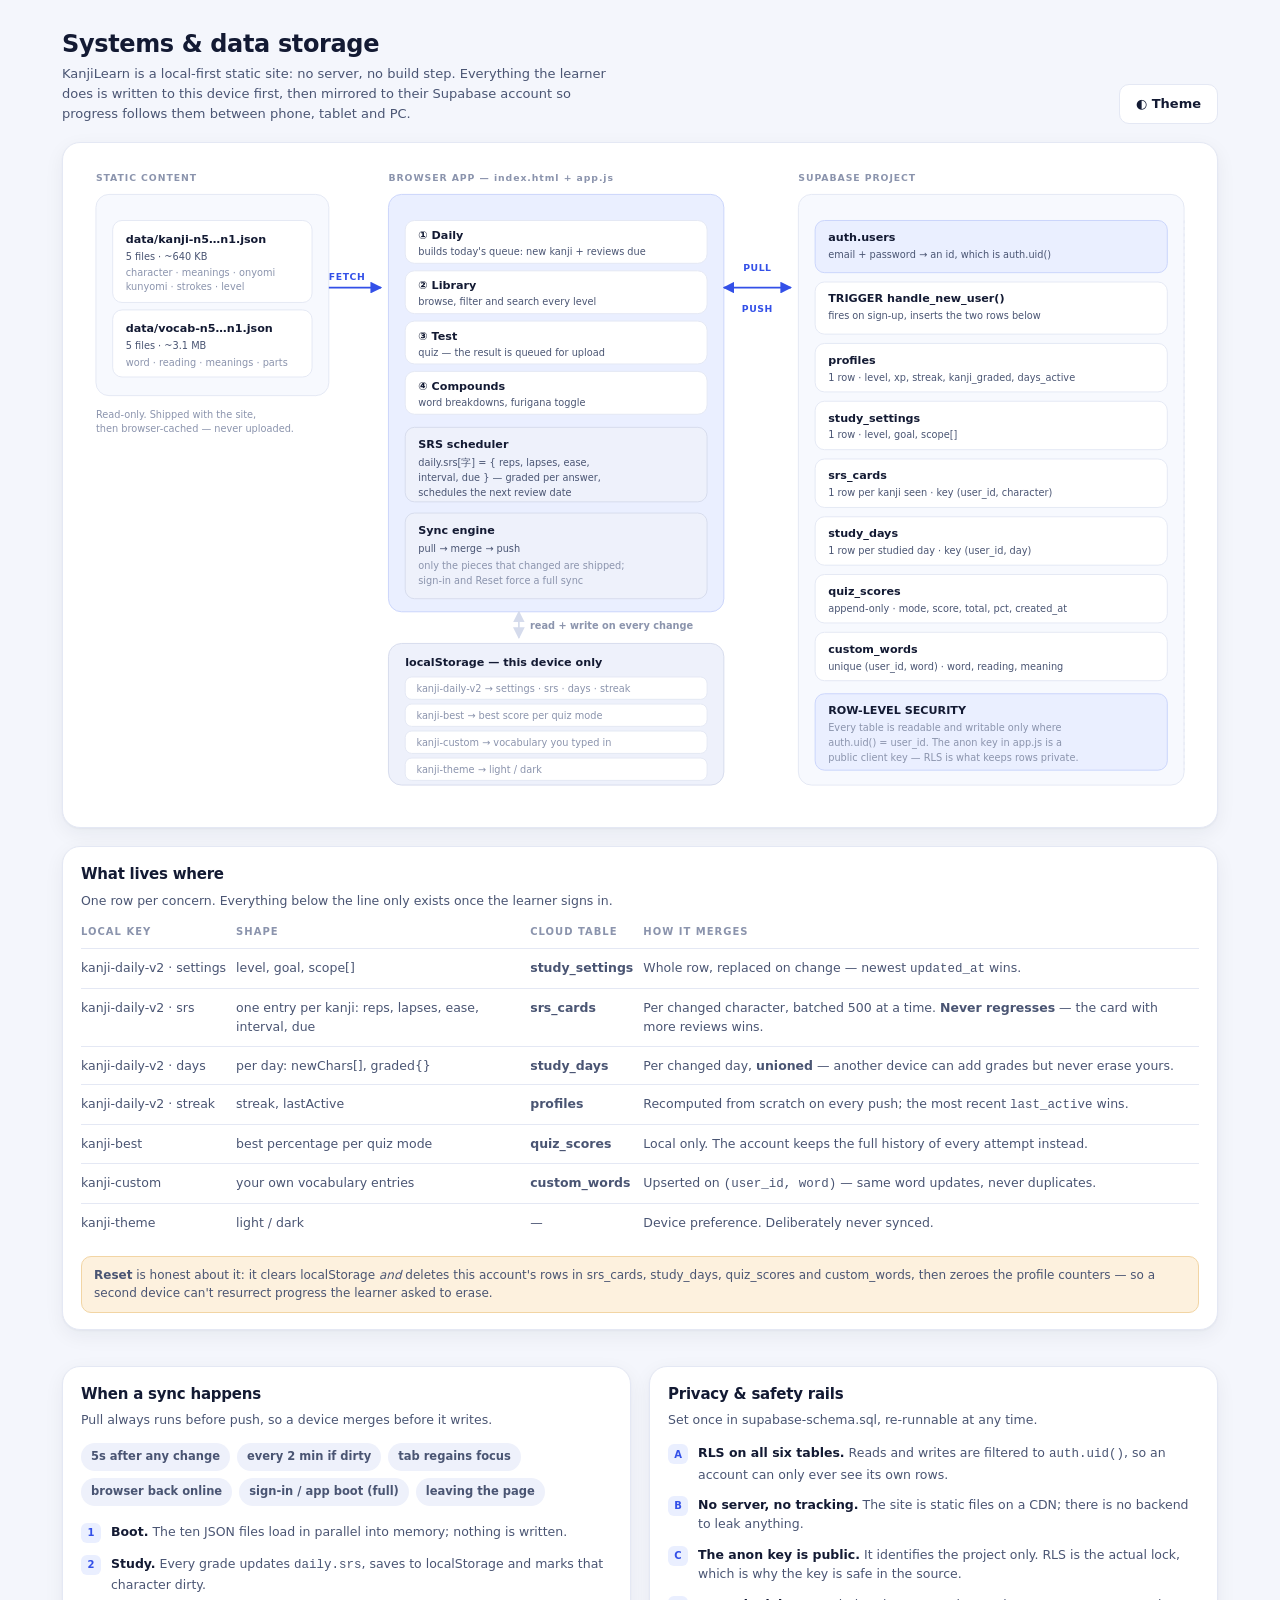
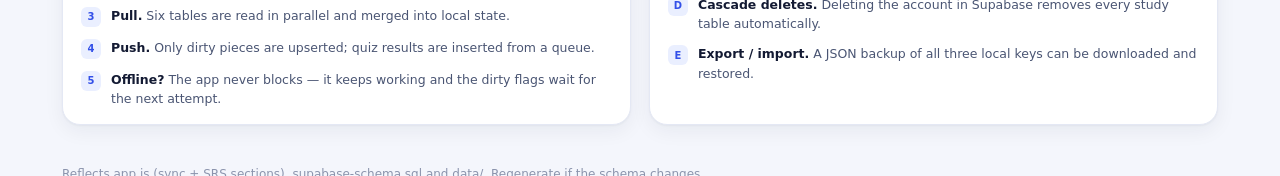
==== architecture.html @ fab52a72 "Report the real sync failure, add systems & data-storage diagram - capture the last sync error and t" ====
<!doctype html>
<html lang="en">
<head>
<meta charset="utf-8" />
<meta name="viewport" content="width=device-width, initial-scale=1" />
<title>KanjiLearn — systems &amp; data storage</title>
<link rel="stylesheet" href="styles.css" />
<style>
  body { padding: 0 0 60px; }
  .wrap { max-width: 1200px; margin: 0 auto; padding: 0 22px; }

  .arch-top {
    display: flex; align-items: flex-end; justify-content: space-between;
    gap: 18px; flex-wrap: wrap; margin: 30px 0 4px;
  }
  .arch-top h1 { font-size: 24px; }
  .arch-top p { color: var(--ink-2); font-size: 13px; margin-top: 5px; max-width: 68ch; }

  .arch-card {
    background: var(--surface);
    border: 1px solid var(--line);
    border-radius: var(--r-lg);
    box-shadow: var(--sh-2);
    padding: 16px 18px;
    margin: 18px 0;
  }
  .arch-card > h2 {
    display: flex; align-items: center; gap: 9px;
    font-size: 15px; margin-bottom: 4px;
  }
  .arch-card > .sub { font-size: 12.5px; color: var(--ink-2); margin-bottom: 14px; }

  /* ---------- the diagram ---------- */
  .svg-scroll { overflow-x: auto; padding-bottom: 4px; }
  svg.arch { display: block; width: 100%; min-width: 1040px; height: auto; }
  svg.arch text { font-family: var(--sans); }
  .t-cap   { font-size: 10.5px; fill: var(--muted); font-weight: 500; }
  .t-name  { font-size: 12px;   fill: var(--ink); font-weight: 700; }
  .t-sub   { font-size: 10.5px; fill: var(--ink-2); }
  .t-hd    { font-size: 10px;   fill: var(--muted); font-weight: 800; letter-spacing: .1em; }
  .t-arrow { font-size: 10px;   fill: var(--brand); font-weight: 800; letter-spacing: .06em; }
  .t-albl  { font-size: 10.5px; fill: var(--muted); font-weight: 600; }
  .box      { fill: var(--surface-2); stroke: var(--line); stroke-width: 1; }
  .box-in   { fill: var(--surface);   stroke: var(--line); stroke-width: 1; }
  .box-brand{ fill: var(--brand-soft); stroke: var(--brand-line); stroke-width: 1; }
  .box-dark { fill: var(--surface-3); stroke: var(--line-2); stroke-width: 1; }
  .rule     { stroke: var(--line); stroke-width: 1; }
  .link     { stroke: var(--brand); stroke-width: 1.8; fill: none; }
  .link-calm{ stroke: var(--line-2); stroke-width: 1.8; fill: none; }

  /* ---------- mapping table ---------- */
  table.map { width: 100%; border-collapse: collapse; font-size: 12.5px; }
  table.map th {
    text-align: left; font-size: 10px; letter-spacing: .1em; text-transform: uppercase;
    color: var(--muted); font-weight: 800; padding: 0 10px 8px 0; border-bottom: 1px solid var(--line);
  }
  table.map td { padding: 9px 10px 9px 0; border-bottom: 1px solid var(--line); vertical-align: top; color: var(--ink-2); }
  table.map tr:last-child td { border-bottom: 0; }
  table.map td:first-child { white-space: nowrap; }
  kbd.k {
    display: inline-block; font-family: ui-monospace, "Cascadia Code", Consolas, monospace;
    font-size: 11px; background: var(--surface-3); border: 1px solid var(--line);
    border-radius: 6px; padding: 1px 6px; color: var(--ink);
  }
  .tbl-name { color: var(--brand); font-weight: 600; white-space: nowrap; }
  .none { color: var(--muted); }

  .cols { display: grid; grid-template-columns: 1fr 1fr; gap: 18px; }
  .rule-list { list-style: none; margin: 0; padding: 0; display: flex; flex-direction: column; gap: 11px; }
  .rule-list li { display: flex; gap: 10px; font-size: 12.5px; color: var(--ink-2); }
  .rule-list b { color: var(--ink); }
  .rule-list .n {
    flex-shrink: 0; width: 20px; height: 20px; border-radius: 6px; margin-top: 1px;
    display: grid; place-items: center; font-size: 10px; font-weight: 800;
    background: var(--brand-soft); color: var(--brand);
  }
  .trig { display: flex; flex-wrap: wrap; gap: 7px; margin-top: 12px; }
  .trig span {
    font-size: 11.5px; font-weight: 600; padding: 5px 10px; border-radius: var(--r-pill);
    background: var(--surface-3); color: var(--ink-2);
  }
  .note {
    font-size: 12px; color: var(--ink-2); background: var(--amber-soft);
    border: 1px solid var(--amber-line); border-radius: var(--r-sm); padding: 9px 12px; margin-top: 14px;
  }
  .arch-foot { font-size: 12px; color: var(--muted); margin-top: 22px; }
</style>
</head>
<body>

<div class="wrap">

  <div class="arch-top">
    <div>
      <h1>Systems &amp; data storage</h1>
      <p>KanjiLearn is a local-first static site: no server, no build step. Everything the learner does is
         written to this device first, then mirrored to their Supabase account so progress follows them
         between phone, tablet and PC.</p>
    </div>
    <button class="btn" id="theme" type="button">◐ Theme</button>
  </div>

  <!-- ============================ DIAGRAM ============================ -->
  <div class="arch-card">
    <svg class="arch" viewBox="0 0 1200 700" role="img"
         aria-label="Architecture: static JSON data feeds the browser app, the app reads and writes localStorage, and syncs with six Supabase tables locked by row-level security.">

      <defs>
        <marker id="ah" viewBox="0 0 10 10" refX="9" refY="5" markerWidth="7" markerHeight="7" orient="auto-start-reverse">
          <path d="M 0 0 L 10 5 L 0 10 z" fill="var(--brand)" />
        </marker>
        <marker id="ahc" viewBox="0 0 10 10" refX="9" refY="5" markerWidth="7" markerHeight="7" orient="auto-start-reverse">
          <path d="M 0 0 L 10 5 L 0 10 z" fill="var(--line-2)" />
        </marker>
      </defs>

      <!-- column captions -->
      <text class="t-hd" x="16"   y="24">STATIC CONTENT</text>
      <text class="t-hd" x="330"  y="24">BROWSER APP — index.html + app.js</text>
      <text class="t-hd" x="770"  y="24">SUPABASE PROJECT</text>

      <!-- ============ 1. static datasets ============ -->
      <rect class="box" x="16" y="38" width="250" height="216" rx="14" />
      <rect class="box-in" x="34" y="66" width="214" height="88" rx="10" />
      <text class="t-name" x="48" y="90">data/kanji-n5…n1.json</text>
      <text class="t-sub"  x="48" y="108">5 files · ~640 KB</text>
      <text class="t-cap"  x="48" y="126">character · meanings · onyomi</text>
      <text class="t-cap"  x="48" y="141">kunyomi · strokes · level</text>

      <rect class="box-in" x="34" y="162" width="214" height="72" rx="10" />
      <text class="t-name" x="48" y="186">data/vocab-n5…n1.json</text>
      <text class="t-sub"  x="48" y="204">5 files · ~3.1 MB</text>
      <text class="t-cap"  x="48" y="222">word · reading · meanings · parts</text>

      <text class="t-cap" x="16" y="278">Read-only. Shipped with the site,</text>
      <text class="t-cap" x="16" y="293">then browser-cached — never uploaded.</text>

      <!-- ============ 2. the app ============ -->
      <rect class="box-brand" x="330" y="38" width="360" height="448" rx="14" />
      <rect class="box-in" x="348" y="66" width="324" height="46" rx="10" />
      <text class="t-name" x="362" y="86">① Daily</text>
      <text class="t-sub"  x="362" y="103">builds today's queue: new kanji + reviews due</text>

      <rect class="box-in" x="348" y="120" width="324" height="46" rx="10" />
      <text class="t-name" x="362" y="140">② Library</text>
      <text class="t-sub"  x="362" y="157">browse, filter and search every level</text>

      <rect class="box-in" x="348" y="174" width="324" height="46" rx="10" />
      <text class="t-name" x="362" y="194">③ Test</text>
      <text class="t-sub"  x="362" y="211">quiz — the result is queued for upload</text>

      <rect class="box-in" x="348" y="228" width="324" height="46" rx="10" />
      <text class="t-name" x="362" y="248">④ Compounds</text>
      <text class="t-sub"  x="362" y="265">word breakdowns, furigana toggle</text>

      <rect class="box-dark" x="348" y="288" width="324" height="80" rx="10" />
      <text class="t-name" x="362" y="310">SRS scheduler</text>
      <text class="t-sub"  x="362" y="330">daily.srs[字] = { reps, lapses, ease,</text>
      <text class="t-sub"  x="362" y="346">interval, due } — graded per answer,</text>
      <text class="t-sub"  x="362" y="362">schedules the next review date</text>

      <rect class="box-dark" x="348" y="380" width="324" height="92" rx="10" />
      <text class="t-name" x="362" y="402">Sync engine</text>
      <text class="t-sub"  x="362" y="422">pull → merge → push</text>
      <text class="t-cap"  x="362" y="440">only the pieces that changed are shipped;</text>
      <text class="t-cap"  x="362" y="456">sign-in and Reset force a full sync</text>

      <!-- ============ 3. local storage ============ -->
      <rect class="box-dark" x="330" y="520" width="360" height="152" rx="14" />
      <text class="t-name" x="348" y="544">localStorage — this device only</text>

      <rect class="box-in" x="348" y="556" width="324" height="24" rx="7" />
      <text class="t-cap" x="360" y="572">kanji-daily-v2 → settings · srs · days · streak</text>

      <rect class="box-in" x="348" y="585" width="324" height="24" rx="7" />
      <text class="t-cap" x="360" y="601">kanji-best → best score per quiz mode</text>

      <rect class="box-in" x="348" y="614" width="324" height="24" rx="7" />
      <text class="t-cap" x="360" y="630">kanji-custom → vocabulary you typed in</text>

      <rect class="box-in" x="348" y="643" width="324" height="24" rx="7" />
      <text class="t-cap" x="360" y="659">kanji-theme → light / dark</text>

      <!-- ============ 4. supabase ============ -->
      <rect class="box" x="770" y="38" width="414" height="634" rx="14" />

      <rect class="box-brand" x="788" y="66" width="378" height="56" rx="10" />
      <text class="t-name" x="802" y="88">auth.users</text>
      <text class="t-sub"  x="802" y="106">email + password → an id, which is auth.uid()</text>

      <rect class="box-in" x="788" y="132" width="378" height="56" rx="10" />
      <text class="t-name" x="802" y="154">TRIGGER handle_new_user()</text>
      <text class="t-sub"  x="802" y="172">fires on sign-up, inserts the two rows below</text>

      <rect class="box-in" x="788" y="198" width="378" height="52" rx="10" />
      <text class="t-name" x="802" y="220">profiles</text>
      <text class="t-sub"  x="802" y="238">1 row · level, xp, streak, kanji_graded, days_active</text>

      <rect class="box-in" x="788" y="260" width="378" height="52" rx="10" />
      <text class="t-name" x="802" y="282">study_settings</text>
      <text class="t-sub"  x="802" y="300">1 row · level, goal, scope[]</text>

      <rect class="box-in" x="788" y="322" width="378" height="52" rx="10" />
      <text class="t-name" x="802" y="344">srs_cards</text>
      <text class="t-sub"  x="802" y="362">1 row per kanji seen · key (user_id, character)</text>

      <rect class="box-in" x="788" y="384" width="378" height="52" rx="10" />
      <text class="t-name" x="802" y="406">study_days</text>
      <text class="t-sub"  x="802" y="424">1 row per studied day · key (user_id, day)</text>

      <rect class="box-in" x="788" y="446" width="378" height="52" rx="10" />
      <text class="t-name" x="802" y="468">quiz_scores</text>
      <text class="t-sub"  x="802" y="486">append-only · mode, score, total, pct, created_at</text>

      <rect class="box-in" x="788" y="508" width="378" height="52" rx="10" />
      <text class="t-name" x="802" y="530">custom_words</text>
      <text class="t-sub"  x="802" y="548">unique (user_id, word) · word, reading, meaning</text>

      <rect class="box-brand" x="788" y="574" width="378" height="82" rx="10" />
      <text class="t-name" x="802" y="596">ROW-LEVEL SECURITY</text>
      <text class="t-cap"  x="802" y="614">Every table is readable and writable only where</text>
      <text class="t-cap"  x="802" y="630">auth.uid() = user_id. The anon key in app.js is a</text>
      <text class="t-cap"  x="802" y="646">public client key — RLS is what keeps rows private.</text>

      <!-- ============ connectors ============ -->
      <!-- static -> app -->
      <path class="link" d="M 266 138 L 322 138" marker-end="url(#ah)" />
      <text class="t-arrow" x="266" y="130">FETCH</text>

      <!-- app <-> localStorage -->
      <path class="link-calm" d="M 470 486 L 470 514" marker-start="url(#ahc)" marker-end="url(#ahc)" />
      <text class="t-albl" x="482" y="504">read + write on every change</text>

      <!-- app <-> cloud -->
      <path class="link" d="M 690 138 L 762 138" marker-start="url(#ah)" marker-end="url(#ah)" />
      <text class="t-arrow" x="726" y="120" text-anchor="middle">PULL</text>
      <text class="t-arrow" x="726" y="164" text-anchor="middle">PUSH</text>

      <!-- cloud RLS side rail -->
      <path class="rule" d="M 1184 66 L 1184 656" stroke-dasharray="3 4" />
    </svg>
  </div>

  <!-- ============================ MAPPING ============================ -->
  <div class="arch-card">
    <h2>What lives where</h2>
    <p class="sub">One row per concern. Everything below the line only exists once the learner signs in.</p>

    <table class="map">
      <thead>
        <tr>
          <th>Local key</th>
          <th>Shape</th>
          <th>Cloud table</th>
          <th>How it merges</th>
        </tr>
      </thead>
      <tbody>
        <tr>
          <td><span class="kbd k">kanji-daily-v2</span> · settings</td>
          <td>level, goal, scope[]</td>
          <td class="tbl-name">study_settings</td>
          <td>Whole row, replaced on change — newest <code>updated_at</code> wins.</td>
        </tr>
        <tr>
          <td><span class="kbd k">kanji-daily-v2</span> · srs</td>
          <td>one entry per kanji: reps, lapses, ease, interval, due</td>
          <td class="tbl-name">srs_cards</td>
          <td>Per changed character, batched 500 at a time. <b>Never regresses</b> — the card with more reviews wins.</td>
        </tr>
        <tr>
          <td><span class="kbd k">kanji-daily-v2</span> · days</td>
          <td>per day: newChars[], graded{}</td>
          <td class="tbl-name">study_days</td>
          <td>Per changed day, <b>unioned</b> — another device can add grades but never erase yours.</td>
        </tr>
        <tr>
          <td><span class="kbd k">kanji-daily-v2</span> · streak</td>
          <td>streak, lastActive</td>
          <td class="tbl-name">profiles</td>
          <td>Recomputed from scratch on every push; the most recent <code>last_active</code> wins.</td>
        </tr>
        <tr>
          <td><span class="kbd k">kanji-best</span></td>
          <td>best percentage per quiz mode</td>
          <td class="tbl-name">quiz_scores</td>
          <td class="none">Local only. The account keeps the full history of every attempt instead.</td>
        </tr>
        <tr>
          <td><span class="kbd k">kanji-custom</span></td>
          <td>your own vocabulary entries</td>
          <td class="tbl-name">custom_words</td>
          <td>Upserted on <code>(user_id, word)</code> — same word updates, never duplicates.</td>
        </tr>
        <tr>
          <td><span class="kbd k">kanji-theme</span></td>
          <td>light / dark</td>
          <td class="none">—</td>
          <td class="none">Device preference. Deliberately never synced.</td>
        </tr>
      </tbody>
    </table>

    <p class="note"><b>Reset</b> is honest about it: it clears localStorage <em>and</em> deletes this account's rows in
      srs_cards, study_days, quiz_scores and custom_words, then zeroes the profile counters — so a second device
      can't resurrect progress the learner asked to erase.</p>
  </div>

  <div class="cols">
    <!-- ============================ SYNC ============================ -->
    <div class="arch-card">
      <h2>When a sync happens</h2>
      <p class="sub">Pull always runs before push, so a device merges before it writes.</p>
      <div class="trig">
        <span>5s after any change</span>
        <span>every 2 min if dirty</span>
        <span>tab regains focus</span>
        <span>browser back online</span>
        <span>sign-in / app boot (full)</span>
        <span>leaving the page</span>
      </div>
      <ul class="rule-list" style="margin-top:16px">
        <li><span class="n">1</span><span><b>Boot.</b> The ten JSON files load in parallel into memory; nothing is written.</span></li>
        <li><span class="n">2</span><span><b>Study.</b> Every grade updates <code>daily.srs</code>, saves to localStorage and marks that character dirty.</span></li>
        <li><span class="n">3</span><span><b>Pull.</b> Six tables are read in parallel and merged into local state.</span></li>
        <li><span class="n">4</span><span><b>Push.</b> Only dirty pieces are upserted; quiz results are inserted from a queue.</span></li>
        <li><span class="n">5</span><span><b>Offline?</b> The app never blocks — it keeps working and the dirty flags wait for the next attempt.</span></li>
      </ul>
    </div>

    <!-- ============================ GUARANTEES ============================ -->
    <div class="arch-card">
      <h2>Privacy &amp; safety rails</h2>
      <p class="sub">Set once in <span class="kbd k">supabase-schema.sql</span>, re-runnable at any time.</p>
      <ul class="rule-list">
        <li><span class="n">A</span><span><b>RLS on all six tables.</b> Reads and writes are filtered to <code>auth.uid()</code>, so an account can only ever see its own rows.</span></li>
        <li><span class="n">B</span><span><b>No server, no tracking.</b> The site is static files on a CDN; there is no backend to leak anything.</span></li>
        <li><span class="n">C</span><span><b>The anon key is public.</b> It identifies the project only. RLS is the actual lock, which is why the key is safe in the source.</span></li>
        <li><span class="n">D</span><span><b>Cascade deletes.</b> Deleting the account in Supabase removes every study table automatically.</span></li>
        <li><span class="n">E</span><span><b>Export / import.</b> A JSON backup of all three local keys can be downloaded and restored.</span></li>
      </ul>
    </div>
  </div>

  <p class="arch-foot">Reflects <span class="kbd k">app.js</span> (sync + SRS sections), <span class="kbd k">supabase-schema.sql</span> and <span class="kbd k">data/</span>. Regenerate if the schema changes.</p>
</div>

<script>
  var root = document.documentElement;
  var KEY = "kanji-theme";
  function paint() {
    var saved = null;
    try { saved = localStorage.getItem(KEY); } catch (e) {}
    var dark = saved ? saved === "dark"
                       : window.matchMedia("(prefers-color-scheme: dark)").matches;
    root.classList.toggle("dark", dark);
  }
  paint();
  document.getElementById("theme").addEventListener("click", function () {
    var dark = !root.classList.contains("dark");
    root.classList.toggle("dark", dark);
    try { localStorage.setItem(KEY, dark ? "dark" : "light"); } catch (e) {}
  });
</script>
</body>
</html>
---- styles.css ----
/* ============================================================
   KanjiLearn — design system
   Sidebar shell · soft indigo dashboard · light + dark
   ============================================================ */

:root {
  /* surfaces */
  --bg:          #f4f6fc;
  --surface:     #ffffff;
  --surface-2:   #f7f9fe;
  --surface-3:   #eef1fb;
  --line:        #e4e8f4;
  --line-2:      #d5dbec;

  /* text */
  --ink:         #131a33;
  --ink-2:       #4a5573;
  --muted:       #8b94ad;
  --on-brand:    #ffffff;

  /* brand */
  --brand:       #3350e8;
  --brand-2:     #2740c9;
  --brand-soft:  #eaefff;
  --brand-line:  #c9d3fb;

  /* accents */
  --green:       #0f9d63;
  --green-soft:  #e2f7ee;
  --green-line:  #a9e3ca;
  --amber:       #d98218;
  --amber-soft:  #fdf1de;
  --amber-line:  #f2d5a4;
  --red:         #d63a4b;
  --red-soft:    #fdeaec;
  --red-line:    #f5c0c7;

  /* shape */
  --r-xs: 8px;
  --r-sm: 10px;
  --r-md: 14px;
  --r-lg: 18px;
  --r-xl: 24px;
  --r-pill: 999px;

  /* elevation */
  --sh-1: 0 1px 2px rgba(19, 26, 51, .05);
  --sh-2: 0 1px 2px rgba(19, 26, 51, .04), 0 6px 20px rgba(19, 26, 51, .06);
  --sh-3: 0 12px 40px rgba(19, 26, 51, .12);

  /* type */
  --sans: "Inter", "Noto Sans JP", system-ui, -apple-system, "Segoe UI", Meiryo, sans-serif;
  --serif: "Noto Serif JP", "Hiragino Mincho ProN", "Yu Mincho", YuMincho, serif;

  --sidebar-w: 244px;
  --rail-w: 316px;
  --topbar-h: 62px;
}

/* ---------------- dark mode ---------------- */
html.dark {
  color-scheme: dark;

  --bg:        #0c1020;
  --surface:   #151a2c;
  --surface-2: #1b2136;
  --surface-3: #212942;
  --line:      #272f49;
  --line-2:    #364058;

  --ink:       #eef1f9;
  --ink-2:     #b3bcd4;
  --muted:     #7e88a3;

  --brand:       #6b83ff;
  --brand-2:     #8093ff;
  --brand-soft:  #1e2647;
  --brand-line:  #34406e;

  --green:       #3ed39a;
  --green-soft:  #12301f;
  --green-line:  #1f5540;
  --amber:       #f0b45c;
  --amber-soft:  #33240f;
  --amber-line:  #5c431c;
  --red:         #ff7d8c;
  --red-soft:    #351a20;
  --red-line:    #5e2f38;

  --sh-1: 0 1px 2px rgba(0, 0, 0, .3);
  --sh-2: 0 1px 2px rgba(0, 0, 0, .3), 0 8px 24px rgba(0, 0, 0, .35);
  --sh-3: 0 16px 48px rgba(0, 0, 0, .5);
}

/* ---------------- base ---------------- */
* { box-sizing: border-box; }
html, body { height: 100%; }
body {
  margin: 0;
  font-family: var(--sans);
  font-size: 14px;
  line-height: 1.55;
  color: var(--ink);
  background: var(--bg);
  -webkit-font-smoothing: antialiased;
  text-rendering: optimizeLegibility;
}
h1, h2, h3, h4 { margin: 0; font-weight: 700; letter-spacing: -.015em; }
h1 { font-size: 25px; line-height: 1.2; }
h2 { font-size: 16px; }
h3 { font-size: 14px; }
p { margin: 0; }
a { color: var(--brand); }
b { font-weight: 600; }
button { font: inherit; color: inherit; }
.hidden { display: none !important; }
:focus-visible { outline: 2px solid var(--brand); outline-offset: 2px; border-radius: var(--r-xs); }

.eyebrow {
  font-size: 10px;
  font-weight: 700;
  letter-spacing: .1em;
  text-transform: uppercase;
  color: var(--muted);
  margin: 0;
}
.sub { font-size: 12.5px; color: var(--ink-2); margin: 0; }
.sub strong, .sub b { color: var(--ink); }
kbd {
  font: 600 10.5px/1.5 var(--sans);
  background: var(--surface-3);
  color: var(--ink-2);
  border: 1px solid var(--line);
  border-radius: 6px;
  padding: 1px 6px;
  white-space: nowrap;
}
/* long meanings / readings must never push the layout wider than the screen */
.mnemonic p, .card.tile .m, .card.tile .r, .comp .ex-en, .comp .no-ex,
.comp .furi-note, .quiz-q .q-mean, .sub { overflow-wrap: anywhere; }

/* ============================================================
   SHELL
   ============================================================ */
.app {
  display: flex;
  min-height: 100vh;
  min-height: 100dvh;
  overflow-x: clip;
}
html.nav-locked, html.nav-locked body { overflow: hidden; }

.sidebar {
  width: var(--sidebar-w);
  flex: 0 0 var(--sidebar-w);
  background: var(--surface);
  border-right: 1px solid var(--line);
  padding: 20px 14px;
  display: flex;
  flex-direction: column;
  gap: 22px;
  position: sticky;
  top: 0;
  height: 100vh;
  height: 100dvh;
  overflow-y: auto;
  overscroll-behavior: contain;
}
/* scoped to the sidebar: `.brand` is also used as a deck tone (`.deck.brand`) */
.sidebar .brand { display: flex; align-items: center; gap: 10px; padding: 0 6px; }
.icon-btn.side-close { display: none; margin-left: auto; flex-shrink: 0; }
.brand-mark {
  width: 38px; height: 38px;
  display: grid; place-items: center;
  background: var(--brand); color: #fff;
  border-radius: 11px;
  font-family: var(--serif);
  font-size: 20px;
  flex-shrink: 0;
  box-shadow: 0 4px 12px rgba(51, 80, 232, .28);
}
.brand-txt { display: flex; flex-direction: column; line-height: 1.2; min-width: 0; }
.brand-txt b { font-size: 14.5px; font-weight: 800; letter-spacing: -.02em; }
.brand-txt small { font-size: 10px; font-weight: 600; letter-spacing: .07em; text-transform: uppercase; color: var(--muted); }

.side-nav { display: flex; flex-direction: column; gap: 4px; }
.side-nav > .eyebrow { padding: 0 10px; margin: 14px 0 4px; }
.side-nav > .eyebrow:first-child { margin-top: 0; }

.tabs { display: flex; flex-direction: column; gap: 3px; }
.tabs button {
  display: flex; align-items: center; gap: 10px;
  width: 100%;
  border: 0; background: transparent; cursor: pointer;
  padding: 9px 12px;
  border-radius: var(--r-sm);
  font-size: 13.5px; font-weight: 600;
  color: var(--ink-2);
  text-align: left;
  transition: background .13s, color .13s;
}
.tabs button:hover { background: var(--surface-3); color: var(--ink); }
.tabs button.active { background: var(--brand); color: var(--on-brand); box-shadow: 0 4px 12px rgba(51,80,232,.24); }
.tabs button svg { flex-shrink: 0; opacity: .9; }

.side-link {
  display: flex; align-items: center; gap: 10px;
  width: 100%;
  border: 0; background: transparent; cursor: pointer;
  padding: 8px 12px;
  border-radius: var(--r-sm);
  font-size: 13px; font-weight: 500;
  color: var(--ink-2);
  text-align: left;
}
.side-link:hover { background: var(--surface-3); color: var(--ink); }
.side-link .sync-dot { margin-left: auto; }

.sync-dot {
  width: 7px; height: 7px; flex-shrink: 0;
  border-radius: 50%;
  background: var(--line-2);
}
.sync-dot[data-state="ready"] { background: var(--green); }
.sync-dot[data-state="syncing"] { background: var(--brand); animation: pulse 1s ease-in-out infinite; }
.sync-dot[data-state="error"] { background: var(--red); }
.sync-dot[data-state="local"] { background: var(--amber); }
@keyframes pulse { 0%, 100% { opacity: 1 } 50% { opacity: .3 } }

.side-foot { margin-top: auto; display: flex; flex-direction: column; gap: 10px; }
.sync-status {
  display: flex; align-items: center; gap: 8px;
  width: 100%;
  padding: 7px 10px;
  border: 1px solid var(--line);
  border-radius: var(--r-sm);
  background: var(--surface-2);
  color: var(--ink-2);
  font-size: 11px; font-weight: 600;
  cursor: pointer;
  text-align: left;
  transition: background .13s, border-color .13s, color .13s;
}
.sync-status:hover { background: var(--surface-3); border-color: var(--line-2); color: var(--ink); }
.sync-status .dot { width: 7px; height: 7px; background: var(--amber); flex-shrink: 0; }
.sync-status[data-state="ready"] .dot { background: var(--green); }
.sync-status[data-state="syncing"] .dot { background: var(--brand); animation: pulse 1s ease-in-out infinite; }
.sync-status[data-state="error"] .dot { background: var(--red); }
.sync-status[data-state="ready"] { color: var(--green); border-color: var(--green-line); background: var(--green-soft); }
.sync-status[data-state="error"] { color: var(--red); border-color: var(--red-line); background: var(--red-soft); }
.sync-status[data-state="off"] { display: none; }
.mnemonic {
  background: var(--amber-soft);
  border: 1px solid var(--amber-line);
  border-radius: var(--r-md);
  padding: 12px 13px;
}
.mnemonic b { display: block; font-size: 11.5px; color: var(--amber); margin-bottom: 3px; }
.mnemonic p { font-size: 11.5px; color: var(--ink-2); line-height: 1.45; }

.workspace { flex: 1; min-width: 0; display: flex; flex-direction: column; }

.topbar {
  position: sticky; top: 0; z-index: 30;
  min-height: var(--topbar-h);
  display: flex; align-items: center;
  flex-wrap: wrap;
  column-gap: clamp(8px, 1.4vw, 14px);
  row-gap: 8px;
  padding: 0 clamp(12px, 2.2vw, 22px);
  background: color-mix(in srgb, var(--surface) 88%, transparent);
  backdrop-filter: saturate(180%) blur(12px);
  border-bottom: 1px solid var(--line);
}
.search {
  flex: 1 1 200px; min-width: 0; max-width: 460px;
  display: flex; align-items: center; gap: 9px;
  background: var(--surface-2);
  border: 1px solid var(--line);
  border-radius: var(--r-sm);
  padding: 8px 12px;
  color: var(--muted);
  transition: border-color .13s, background .13s;
}
.search:focus-within { border-color: var(--brand-line); background: var(--surface); box-shadow: 0 0 0 3px var(--brand-soft); }
.search input {
  flex: 1; min-width: 0;
  border: 0; outline: 0; background: transparent;
  font: inherit; font-size: 13px;
  color: var(--ink);
}
.search input::placeholder { color: var(--muted); }
.search svg { flex-shrink: 0; }

.top-right { margin-left: auto; display: flex; align-items: center; gap: 8px; flex-shrink: 0; }

.icon-btn {
  display: grid; place-items: center;
  width: 34px; height: 34px;
  border: 1px solid var(--line);
  background: var(--surface);
  border-radius: var(--r-sm);
  cursor: pointer;
  font-size: 15px;
  color: var(--ink-2);
  transition: background .13s, border-color .13s, color .13s;
}
.icon-btn:hover { background: var(--surface-3); border-color: var(--line-2); color: var(--ink); }
.menu-btn { display: none; }

.avatar {
  position: relative;
  width: 34px; height: 34px;
  display: grid; place-items: center;
  border-radius: var(--r-pill);
  border: 0;
  background: var(--brand);
  color: #fff;
  font-size: 11px; font-weight: 800;
  letter-spacing: .02em;
  cursor: pointer;
  box-shadow: 0 3px 10px rgba(51,80,232,.28);
}
/* signed in: small green dot so the avatar reads as the account button */
.avatar.is-acct::after {
  content: "";
  position: absolute; right: -1px; bottom: -1px;
  width: 10px; height: 10px;
  border-radius: 50%;
  background: var(--green);
  border: 2px solid var(--surface);
}

/* ---------------- chips / pills ---------------- */
.chip {
  display: inline-flex; align-items: center; gap: 5px;
  font-size: 11px; font-weight: 700;
  letter-spacing: .02em;
  padding: 4px 10px;
  border-radius: var(--r-pill);
  border: 1px solid transparent;
  white-space: nowrap;
  max-width: 100%;
  overflow: hidden;
}
.chip-streak { background: var(--amber-soft); color: var(--amber); border-color: var(--amber-line); }
.chip-xp    { background: var(--green-soft); color: var(--green); border-color: var(--green-line); }
.chip-brand { background: var(--brand-soft); color: var(--brand); border-color: var(--brand-line); }
.chip-green { background: var(--green-soft); color: var(--green); border-color: var(--green-line); }
.chip-quiet { background: var(--surface-3); color: var(--ink-2); border-color: var(--line); }

/* ============================================================
   PAGE FRAME
   ============================================================ */
.page {
  padding: clamp(14px, 2.2vw, 22px);
  flex: 1;
  width: 100%;
  max-width: 1560px;
  margin: 0 auto;
  min-width: 0;
  container-type: inline-size;
  container-name: page;
}
.tab-panel { display: none; }
.tab-panel.active { display: block; animation: rise .2s ease-out; }
@keyframes rise { from { opacity: 0; transform: translateY(4px); } to { opacity: 1; transform: none; } }

.page-head {
  display: flex; align-items: flex-end; justify-content: space-between;
  gap: 18px; flex-wrap: wrap;
  margin-bottom: 18px;
}
.page-head h1 { margin-top: 3px; }
.page-head.compact { display: block; }
.head-tools { display: flex; align-items: center; gap: 10px; flex-wrap: wrap; }

.split {
  display: grid;
  grid-template-columns: minmax(0, 1fr) var(--rail-w);
  gap: 18px;
  align-items: start;
}
.col-main { display: flex; flex-direction: column; gap: 16px; min-width: 0; }
.rail { display: flex; flex-direction: column; gap: 14px; position: sticky; top: calc(var(--topbar-h) + 22px); }

.section-head { display: flex; align-items: center; justify-content: space-between; gap: 12px; flex-wrap: wrap; }
.sub-head { display: flex; align-items: center; gap: 10px; margin-top: 4px; }

/* ============================================================
   CARD
   ============================================================ */
.card {
  background: var(--surface);
  border: 1px solid var(--line);
  border-radius: var(--r-lg);
  box-shadow: var(--sh-2);
  padding: 18px;
}
.card.soft { background: var(--surface-2); box-shadow: none; }
.card-head {
  display: flex; align-items: center; justify-content: space-between;
  gap: 12px; flex-wrap: wrap;
  margin-bottom: 14px;
}
.card-head h2, .card-head h3 { display: flex; align-items: center; gap: 8px; }
.card-head .sub { flex-basis: 100%; margin-top: -6px; }
.done-card { background: var(--green-soft); border-color: var(--green-line); box-shadow: none; }

/* ---------------- buttons ---------------- */
.btn {
  display: inline-flex; align-items: center; justify-content: center; gap: 7px;
  border: 1px solid var(--line);
  background: var(--surface);
  color: var(--ink);
  padding: 9px 16px;
  border-radius: var(--r-sm);
  font-size: 13px; font-weight: 600;
  cursor: pointer;
  white-space: nowrap;
  transition: background .13s, border-color .13s, color .13s, transform .08s, box-shadow .13s;
}
.btn:hover { border-color: var(--line-2); background: var(--surface-3); }
.btn:active { transform: translateY(1px); }
.btn-primary {
  background: var(--brand); color: var(--on-brand);
  border-color: var(--brand);
  box-shadow: 0 3px 10px rgba(51, 80, 232, .22);
}
.btn-primary:hover { background: var(--brand-2); border-color: var(--brand-2); }
.btn-ghost { background: transparent; }
.btn-ghost:hover { background: var(--surface-3); }
.btn-sm { padding: 6px 11px; font-size: 12px; border-radius: var(--r-xs); }
.btn.wide { width: 100%; }
.btn-invert { background: var(--surface); color: var(--brand); border-color: var(--brand-line); }
.btn-invert:hover { background: var(--brand-soft); }
.btn:disabled { opacity: .5; cursor: default; }
.btn-row { display: flex; align-items: center; gap: 8px; flex-wrap: wrap; margin-top: 14px; }
.btn-row.tight { margin-top: 0; }
.btn-row.end { justify-content: flex-end; }

/* ---------------- form fields ---------------- */
.field { display: flex; flex-direction: column; gap: 6px; min-width: 0; }
.field-inline { flex-direction: row; align-items: center; gap: 8px; }
.field-wide { grid-column: 1 / -1; }
.settings-grid { display: grid; grid-template-columns: 180px 150px 1fr; gap: 14px; align-items: end; }

select,
input[type="search"], input[type="text"], input[type="number"],
input[type="email"], input[type="password"], .custom-form input {
  width: 100%;
  padding: 8px 11px;
  border: 1px solid var(--line);
  border-radius: var(--r-sm);
  background: var(--surface);
  color: var(--ink);
  font: inherit; font-size: 13px;
  outline: 0;
  transition: border-color .13s, box-shadow .13s;
}
select:focus, input:focus { border-color: var(--brand); box-shadow: 0 0 0 3px var(--brand-soft); }
input[type="search"]::placeholder,
input[type="text"]::placeholder,
input[type="number"]::placeholder,
input[type="email"]::placeholder,
input[type="password"]::placeholder { color: var(--muted); }
select { cursor: pointer; appearance: none; padding-right: 30px;
  background-image: url("data:image/svg+xml,%3Csvg xmlns='http://www.w3.org/2000/svg' width='12' height='12' viewBox='0 0 24 24' fill='none' stroke='%238b94ad' stroke-width='3' stroke-linecap='round'%3E%3Cpath d='M5 9l7 7 7-7'/%3E%3C/svg%3E");
  background-repeat: no-repeat; background-position: right 10px center; }
html.dark select { background-image: url("data:image/svg+xml,%3Csvg xmlns='http://www.w3.org/2000/svg' width='12' height='12' viewBox='0 0 24 24' fill='none' stroke='%237e88a3' stroke-width='3' stroke-linecap='round'%3E%3Cpath d='M5 9l7 7 7-7'/%3E%3C/svg%3E"); }
input[type="checkbox"] { accent-color: var(--brand); width: 15px; height: 15px; }

/* segmented level toggles */
.levels.seg { display: flex; gap: 5px; flex-wrap: wrap; }
.levels.seg label {
  position: relative;
  display: inline-flex; align-items: center;
  padding: 6px 13px;
  border-radius: var(--r-sm);
  border: 1px solid var(--line);
  background: var(--surface);
  font-size: 12.5px; font-weight: 700;
  color: var(--ink-2);
  cursor: pointer;
  user-select: none;
  transition: background .13s, color .13s, border-color .13s;
}
.levels.seg label:hover { border-color: var(--line-2); background: var(--surface-3); }
.levels.seg input { position: absolute; opacity: 0; width: 0; height: 0; }
.levels.seg input:checked + span { color: inherit; }
.levels.seg label:has(input:checked) {
  background: var(--brand); color: var(--on-brand);
  border-color: var(--brand);
  box-shadow: 0 3px 9px rgba(51, 80, 232, .2);
}

.switch { display: inline-flex; align-items: center; gap: 7px; cursor: pointer; font-size: 12.5px; color: var(--ink-2); font-weight: 600; }
.switch input { position: absolute; opacity: 0; width: 0; height: 0; }
.switch span {
  padding-left: 32px; position: relative;
  line-height: 20px;
}
.switch span::before {
  content: ""; position: absolute; left: 0; top: 50%;
  width: 25px; height: 15px; margin-top: -7.5px;
  border-radius: var(--r-pill);
  background: var(--line-2);
  transition: background .16s;
}
.switch span::after {
  content: ""; position: absolute; left: 3px; top: 50%;
  width: 11px; height: 11px; margin-top: -5.5px;
  border-radius: 50%;
  background: #fff;
  box-shadow: var(--sh-1);
  transition: transform .16s;
}
.switch input:checked + span::before { background: var(--brand); }
.switch input:checked + span::after { transform: translateX(10px); }

.filter-row {
  display: flex; align-items: center; gap: 12px; flex-wrap: wrap;
  background: var(--surface);
  border: 1px solid var(--line);
  border-radius: var(--r-md);
  padding: 12px 14px;
  margin-bottom: 16px;
  box-shadow: var(--sh-1);
}
.filter-row > input[type="search"] { flex: 1; min-width: 200px; }
.filter-row > select { width: auto; min-width: 170px; }
.legend { display: flex; gap: 13px; font-size: 11.5px; color: var(--ink-2); font-weight: 600; flex-wrap: wrap; }
.legend span { display: inline-flex; align-items: center; gap: 6px; }

/* status dots */
.dot { display: inline-block; width: 7px; height: 7px; border-radius: 50%; }
.dot.new     { background: var(--brand); }
.dot.due     { background: var(--amber); }
.dot.learned { background: var(--green); }

/* ============================================================
   KANJI CARDS (library + daily queue)
   ============================================================ */
.grid {
  display: grid;
  grid-template-columns: repeat(auto-fill, minmax(min(146px, 46cqw), 1fr));
  gap: clamp(10px, 1.6vw, 12px);
}
.card.tile {
  position: relative;
  display: flex; flex-direction: column; align-items: center;
  gap: 5px;
  padding: 14px 12px 12px;
  text-align: center;
  cursor: pointer;
  background: var(--surface);
  border: 1px solid var(--line);
  border-radius: var(--r-md);
  box-shadow: var(--sh-1);
  transition: transform .12s, box-shadow .12s, border-color .12s;
}
.card.tile:hover { transform: translateY(-2px); box-shadow: var(--sh-2); border-color: var(--brand-line); }
.card.tile .tile-top {
  position: absolute; top: 9px; left: 9px; right: 9px;
  display: flex; align-items: center; justify-content: space-between;
}
.card.tile .badge {
  font-size: 9.5px; font-weight: 800; letter-spacing: .06em;
  color: var(--brand); background: var(--brand-soft);
  padding: 2px 6px; border-radius: 5px;
}
.card.tile .k {
  font-family: var(--serif);
  font-size: 40px;
  font-size: clamp(30px, 9cqw, 40px);
  line-height: 1.15;
  color: var(--ink);
  margin-top: 16px;
}
.card.tile .m { font-size: 12.5px; font-weight: 600; color: var(--ink); line-height: 1.35; }
.card.tile .r { font-size: 11px; color: var(--muted); line-height: 1.4; }
.card.tile .strokes { font-size: 10.5px; color: var(--muted); }
.card.tile .tile-go {
  position: absolute; bottom: 9px; right: 11px;
  color: var(--muted); font-size: 13px;
  opacity: 0; transition: opacity .12s, transform .12s;
}
.card.tile:hover .tile-go { opacity: 1; transform: translateX(2px); color: var(--brand); }

/* flashcard state inside daily queue */
.flash .hidden-answer { display: none; }
.flash.revealed .hidden-answer { display: block; }
.flash .reveal-btn {
  margin-top: 8px; padding: 5px 14px;
  border: 1px solid var(--brand-line); background: var(--brand-soft); color: var(--brand);
  border-radius: var(--r-pill); font-size: 11.5px; font-weight: 700; cursor: pointer;
}
.flash.revealed .reveal-btn { background: var(--surface-3); border-color: var(--line); color: var(--ink-2); }
.flash .m { margin: 6px 0 2px; font-size: 12px; }
.flash .r { font-size: 11px; line-height: 1.5; }
.mem { display: flex; justify-content: space-between; align-items: center; font-size: 10px; color: var(--muted); margin-top: 9px; font-weight: 600; }
.mem-dots { display: inline-flex; gap: 3px; }
.mem-dots i { width: 12px; height: 5px; border-radius: 3px; background: var(--line-2); }
.mem-dots i.on { background: var(--brand); }
.flash .grade-row { display: flex; gap: 5px; margin-top: 8px; }
.flash .grade-row button {
  flex: 1; padding: 6px 2px;
  border: 1px solid var(--line); background: var(--surface);
  border-radius: var(--r-xs);
  font-size: 11px; font-weight: 700; cursor: pointer;
  transition: background .12s, border-color .12s, color .12s;
}
.flash .grade-row button:hover { border-color: var(--brand); color: var(--brand); background: var(--brand-soft); }
.flash .grade-row button[data-g="again"]:hover { border-color: var(--red); color: var(--red); background: var(--red-soft); }
.flash .grade-row button[data-g="easy"]:hover  { border-color: var(--green); color: var(--green); background: var(--green-soft); }

/* ============================================================
   DAILY — decks / ring / streak
   ============================================================ */
.deck-grid { display: grid; grid-template-columns: repeat(auto-fit, minmax(min(216px, 84cqw), 1fr)); gap: 14px; }
.deck {
  background: var(--surface);
  border: 1px solid var(--line);
  border-radius: var(--r-lg);
  padding: 16px;
  box-shadow: var(--sh-2);
  position: relative;
  overflow: hidden;
  transition: transform .12s, box-shadow .12s;
}
.deck:hover { transform: translateY(-2px); box-shadow: var(--sh-3); }
.deck .deck-glyph {
  position: absolute; right: 14px; top: 12px;
  font-family: var(--serif); font-size: 46px;
  color: var(--brand-soft); line-height: 1;
}
.deck.brand  { background: linear-gradient(180deg, var(--brand-soft), var(--surface) 62%); }
.deck.amber  { background: linear-gradient(180deg, var(--amber-soft), var(--surface) 62%); }
.deck.amber .deck-glyph { color: var(--amber-line); }
.deck.green  { background: linear-gradient(180deg, var(--green-soft), var(--surface) 62%); }
.deck.green .deck-glyph { color: var(--green-line); }
.deck .deck-top { display: flex; align-items: center; gap: 7px; margin-bottom: 7px; }
.deck h3 { font-size: 14px; }
.deck .deck-sub { font-size: 11.5px; color: var(--ink-2); margin-bottom: 14px; }
.deck .deck-foot { display: flex; align-items: center; justify-content: space-between; gap: 10px; margin-top: 7px; font-size: 11px; font-weight: 700; color: var(--ink-2); }
.deck .deck-foot .pct { color: var(--brand); }

.progressbar {
  height: 7px;
  background: var(--surface-3);
  border-radius: var(--r-pill);
  overflow: hidden;
}
.progressbar.thin { height: 5px; margin-top: 12px; }
#daily-bar {
  height: 100%; width: 0%;
  background: linear-gradient(90deg, var(--brand), var(--brand-2));
  border-radius: var(--r-pill);
  transition: width .35s ease;
}
#exam-bar { height: 100%; width: 0%; background: var(--green); border-radius: var(--r-pill); transition: width .35s ease; }

.ring-card { text-align: center; }
.ring-card .card-head { justify-content: center; }
.ring {
  width: 152px; height: 152px;
  margin: 6px auto 14px;
  border-radius: 50%;
  display: grid; place-items: center;
  background: conic-gradient(var(--brand) calc(var(--p) * 1%), var(--surface-3) 0);
  transition: background .4s ease;
}
.ring-inner {
  width: 118px; height: 118px;
  border-radius: 50%;
  background: var(--surface);
  display: grid; place-items: center; align-content: center; gap: 1px;
}
.ring-inner b { font-size: 27px; font-weight: 800; letter-spacing: -.03em; color: var(--brand); }
.ring-inner span { font-size: 9.5px; font-weight: 800; letter-spacing: .14em; color: var(--muted); }
.ring-stats { display: flex; flex-direction: column; gap: 7px; text-align: left; }
.ring-stats .row { display: flex; align-items: center; justify-content: space-between; font-size: 12px; color: var(--ink-2); font-weight: 600; }
.ring-stats .row b { color: var(--ink); }

.week-strip { display: grid; grid-template-columns: repeat(7, 1fr); gap: 5px; }
.week-strip .day { display: grid; gap: 4px; justify-items: center; }
.week-strip .day i {
  width: 100%; aspect-ratio: 1; max-width: 30px;
  border-radius: 50%;
  background: var(--surface-3);
  display: grid; place-items: center;
  font-size: 10px; font-style: normal; font-weight: 700;
  color: var(--muted);
}
.week-strip .day.on i { background: var(--green); color: #fff; box-shadow: 0 2px 7px rgba(15,157,99,.28); }
.week-strip .day.today i { outline: 2px solid var(--brand); outline-offset: 2px; }
.week-strip .day span { font-size: 9.5px; color: var(--muted); font-weight: 700; text-transform: uppercase; }

.lvl-list { display: flex; flex-direction: column; gap: 9px; }
.lvl-row { display: flex; align-items: center; gap: 10px; font-size: 12px; font-weight: 700; }
.lvl-row .lv {
  width: 30px; flex-shrink: 0;
  font-size: 11px; font-weight: 800;
  color: var(--brand); background: var(--brand-soft);
  border-radius: 6px; padding: 2px 0; text-align: center;
}
.lvl-row .progressbar { flex: 1; }
.lvl-row .count { color: var(--ink-2); font-weight: 600; min-width: 62px; text-align: right; }

.keylist { list-style: none; margin: 0; padding: 0; display: flex; flex-direction: column; gap: 8px; }
.keylist li { display: flex; align-items: center; gap: 6px; font-size: 12px; color: var(--ink-2); }
.keylist li span { flex: 1; }

.linklist { list-style: none; margin: 0; padding: 0; display: flex; flex-direction: column; gap: 8px; }
.linklist li { display: flex; align-items: center; gap: 10px; font-size: 12.5px; }
.linklist .ic {
  width: 28px; height: 28px; flex-shrink: 0;
  border-radius: var(--r-xs);
  background: var(--brand-soft); color: var(--brand);
  display: grid; place-items: center;
}
.linklist .tx { flex: 1; min-width: 0; }
.linklist .tx b { display: block; font-weight: 700; }
.linklist .tx small { color: var(--muted); font-size: 10.5px; }

/* ============================================================
   LIBRARY
   ============================================================ */
.pager { display: flex; gap: 6px; flex-wrap: wrap; align-items: center; justify-content: center; margin-top: 4px; }
.pager button {
  min-width: 36px; height: 34px;
  padding: 0 11px;
  border: 1px solid var(--line);
  background: var(--surface);
  color: var(--ink-2);
  border-radius: var(--r-xs);
  font-size: 12.5px; font-weight: 700;
  cursor: pointer;
  transition: background .12s, color .12s, border-color .12s;
}
.pager button:hover:not(:disabled) { border-color: var(--brand); color: var(--brand); }
.pager button.cur { background: var(--brand); color: var(--on-brand); border-color: var(--brand); }
.pager button:disabled { opacity: .42; cursor: default; }
.pager .gap { color: var(--muted); font-weight: 700; }

.preview { display: flex; flex-direction: column; align-items: center; gap: 4px; text-align: center; }
.preview .pv-kanji {
  font-family: var(--serif);
  font-size: 84px;
  font-size: clamp(46px, 18cqw, 84px);
  line-height: 1.05;
  color: var(--brand);
  background: var(--brand-soft);
  border: 1px solid var(--brand-line);
  border-radius: var(--r-lg);
  width: 100%;
  padding: 14px 0;
  margin-bottom: 8px;
}
.preview .pv-meaning { font-size: 15px; font-weight: 700; }
.preview .pv-fam { display: grid; gap: 8px; width: 100%; text-align: left; margin-top: 12px; }
.preview .pv-fam .fam { background: var(--surface-2); border: 1px solid var(--line); border-radius: var(--r-sm); padding: 9px 11px; }
.preview .pv-fam .fam .eyebrow { margin-bottom: 3px; }
.preview .pv-fam .fam .val { font-size: 14px; font-weight: 700; color: var(--ink); letter-spacing: .01em; }
.preview .pv-sub { display: flex; gap: 7px; flex-wrap: wrap; justify-content: center; margin-top: 12px; }
.preview .pv-compounds { width: 100%; text-align: left; margin-top: 14px; }
.preview .cv {
  display: flex; align-items: center; gap: 8px;
  background: var(--surface-2);
  border: 1px solid var(--line);
  border-radius: var(--r-sm);
  padding: 7px 10px;
  margin-bottom: 6px;
  cursor: pointer;
  transition: border-color .12s, background .12s;
}
.preview .cv:hover { border-color: var(--brand-line); background: var(--brand-soft); }
.preview .cv .w { font-family: var(--serif); font-size: 15px; font-weight: 700; }
.preview .cv .r { font-size: 11px; color: var(--brand); font-weight: 600; }
.preview .cv .m { flex: 1; text-align: right; font-size: 11px; color: var(--ink-2); overflow: hidden; text-overflow: ellipsis; white-space: nowrap; }
.preview .cv .tag { font-size: 9px; font-weight: 800; color: var(--green); background: var(--green-soft); border-radius: 4px; padding: 1px 4px; }

/* ============================================================
   TEST
   ============================================================ */
.scope-row { display: flex; align-items: center; gap: 10px; flex-wrap: wrap; }
.scope-row.sub-row { margin-top: 12px; padding-top: 12px; border-top: 1px solid var(--line); }
.scope-row select { width: auto; min-width: 150px; }
.page-head.compact .card { padding: 16px 18px; }

.quiz-bar { display: flex; align-items: center; justify-content: space-between; margin-bottom: 10px; }
.quiz-prompt { padding: 20px; }
.quiz-q {
  text-align: center;
  padding: 8px 0 20px;
  border-bottom: 1px dashed var(--line);
  margin-bottom: 18px;
}
.quiz-q .q-tags { display: flex; align-items: center; justify-content: center; gap: 7px; flex-wrap: wrap; margin-bottom: 14px; }
.quiz-q .q-kanji {
  font-family: var(--serif);
  font-size: 92px;
  font-size: clamp(46px, 20cqw, 92px);
  line-height: 1.08;
  margin-bottom: 8px;
}
.quiz-q .q-kana {
  font-family: var(--serif);
  font-size: 56px;
  font-size: clamp(30px, 12cqw, 56px);
  line-height: 1.15;
  margin-bottom: 8px;
}
.quiz-q .q-mean { font-size: 14px; font-weight: 600; color: var(--ink); }
.q-hint { font-size: 11.5px; color: var(--muted); font-weight: 600; margin-top: 6px; }

.quiz-opts { display: grid; grid-template-columns: 1fr 1fr; gap: 11px; }
.quiz-opts button {
  display: flex; align-items: center; gap: 12px;
  padding: 16px 16px;
  border: 1px solid var(--line);
  background: var(--surface-2);
  border-radius: var(--r-md);
  cursor: pointer;
  font-family: var(--serif);
  font-size: 22px;
  color: var(--ink);
  text-align: left;
  transition: background .12s, border-color .12s, transform .08s;
}
.quiz-opts button:hover:not(:disabled) { border-color: var(--brand); background: var(--surface); transform: translateY(-1px); }
.quiz-opts button:disabled { cursor: default; }
.opt-num {
  flex-shrink: 0;
  width: 26px; height: 26px;
  display: grid; place-items: center;
  background: var(--surface-3); color: var(--ink-2);
  border-radius: 7px;
  font: 800 11px/1 var(--sans);
}
.opt-val { flex: 1; text-align: center; }
.opt-check { margin-left: auto; font: 700 13px/1 var(--sans); }
.quiz-opts button.correct { background: var(--green-soft); border-color: var(--green); color: var(--green); }
.quiz-opts button.correct .opt-num { background: var(--green); color: #fff; }
.quiz-opts button.correct .opt-check { color: var(--green); }
.quiz-opts button.wrong { background: var(--red-soft); border-color: var(--red); color: var(--red); }
.quiz-opts button.wrong .opt-num { background: var(--red); color: #fff; }
.quiz-opts button.wrong .opt-check { color: var(--red); }

.quiz-foot { display: flex; align-items: center; justify-content: space-between; gap: 12px; margin-top: 16px; min-height: 34px; }
.feedback { font-size: 13px; font-weight: 700; color: var(--ink-2); }
.feedback.ok { color: var(--green); }
.feedback.no { color: var(--red); }

.stat-row { display: grid; grid-template-columns: 1fr 1fr; gap: 10px; }
.stat-tile {
  background: var(--brand-soft);
  border: 1px solid var(--brand-line);
  border-radius: var(--r-md);
  padding: 12px 14px;
  text-align: center;
}
.stat-tile.alt { background: var(--amber-soft); border-color: var(--amber-line); }
.stat-tile b { display: block; font-size: 24px; font-weight: 800; letter-spacing: -.02em; color: var(--brand); line-height: 1.25; }
.stat-tile.alt b { color: var(--amber); }
.stat-tile small { font-size: 10.5px; color: var(--ink-2); font-weight: 600; }

.q-list { list-style: none; margin: 10px 0 0; padding: 0; display: flex; flex-direction: column; gap: 6px; max-height: 340px; overflow-y: auto; }
.q-list li {
  display: flex; align-items: center; gap: 9px;
  padding: 8px 10px;
  border: 1px solid var(--line);
  border-radius: var(--r-sm);
  background: var(--surface-2);
  font-size: 12px;
}
.q-list .qn { font-size: 10px; font-weight: 800; color: var(--muted); min-width: 26px; }
.q-list .qt { flex: 1; font-family: var(--serif); font-size: 15px; font-weight: 700; }
.q-list .qa { font-size: 11px; color: var(--muted); }
.q-list .st { flex-shrink: 0; }
.q-list li.active { border-color: var(--brand); background: var(--brand-soft); box-shadow: 0 0 0 3px var(--brand-soft); }
.q-list li.done { border-color: var(--green-line); background: var(--green-soft); }
.q-list li.miss { border-color: var(--red-line); background: var(--red-soft); }
.card.tile.is-focus { border-color: var(--brand); box-shadow: 0 0 0 3px var(--brand-soft); }

#quiz-result { padding: 20px; }
#quiz-result h3 { font-size: 17px; margin-bottom: 12px; }
#quiz-result ul { margin: 0 0 16px; padding-left: 20px; font-size: 13px; color: var(--ink-2); display: flex; flex-direction: column; gap: 5px; }
#quiz-result ul .pk { font-family: var(--serif); font-weight: 700; color: var(--ink); }

/* ============================================================
   COMPOUNDS
   ============================================================ */
.feature { position: relative; overflow: hidden; }
.feature::after {
  content: ""; position: absolute; inset: auto -40px -70px auto;
  width: 200px; height: 200px; border-radius: 50%;
  background: var(--brand-soft); opacity: .7; z-index: 0;
}
.feature > * { position: relative; z-index: 1; }
.feature-body { display: flex; flex-direction: column; gap: 12px; }
.anat { display: flex; align-items: center; gap: 10px; flex-wrap: wrap; }
.anat .pair {
  display: flex; flex-direction: column; align-items: center; gap: 1px;
  background: var(--surface); border: 1px solid var(--brand-line);
  border-radius: var(--r-md); padding: 10px 16px; min-width: 72px;
}
.anat .pair .ch { font-family: var(--serif); font-size: 30px; line-height: 1.1; color: var(--brand); }
.anat .pair .rd { font-size: 11px; font-weight: 700; color: var(--ink-2); }
.anat .op { color: var(--muted); font-size: 16px; font-weight: 700; }
.anat .res {
  display: flex; flex-direction: column; align-items: center; gap: 1px;
  background: var(--brand); color: #fff;
  border-radius: var(--r-md); padding: 10px 20px; min-width: 92px;
}
.anat .res .ch { font-family: var(--serif); font-size: 32px; line-height: 1.1; }
.anat .res .rd { font-size: 11.5px; font-weight: 700; opacity: .92; }
.phonic {
  display: flex; align-items: flex-start; gap: 10px;
  background: var(--amber-soft); border: 1px solid var(--amber-line);
  border-radius: var(--r-md); padding: 11px 13px;
}
.phonic .ic { color: var(--amber); flex-shrink: 0; margin-top: 1px; }
.phonic b { display: block; font-size: 12px; color: var(--amber); margin-bottom: 2px; }
.phonic p { font-size: 11.5px; color: var(--ink-2); line-height: 1.5; }

.comp-list { display: grid; grid-template-columns: repeat(auto-fill, minmax(min(268px, 88cqw), 1fr)); gap: 12px; }
.comp-list:empty { display: none; }
.comp {
  background: var(--surface);
  border: 1px solid var(--line);
  border-radius: var(--r-md);
  padding: 14px;
  box-shadow: var(--sh-1);
  transition: box-shadow .12s, border-color .12s, transform .12s;
}
.comp:hover { box-shadow: var(--sh-2); border-color: var(--brand-line); transform: translateY(-2px); }
.comp-top { display: flex; align-items: center; justify-content: space-between; gap: 8px; margin-bottom: 9px; }
.comp-top .badge {
  font-size: 9.5px; font-weight: 800; letter-spacing: .05em;
  color: var(--green); background: var(--green-soft);
  padding: 2px 7px; border-radius: 5px;
}
.comp-top .mini { display: flex; gap: 4px; }
.comp-top .mini button {
  width: 24px; height: 24px; display: grid; place-items: center;
  border: 1px solid var(--line); background: var(--surface-2); color: var(--muted);
  border-radius: 6px; cursor: pointer; font-size: 11px;
}
.comp-top .mini button:hover { color: var(--brand); border-color: var(--brand-line); background: var(--brand-soft); }
.comp .wordlink {
  border: 0; background: transparent; cursor: pointer;
  font-family: var(--serif); font-size: 21px; font-weight: 700;
  color: var(--brand); padding: 0;
  border-bottom: 2px dotted var(--brand-line);
}
.comp .wordlink:hover { border-bottom-color: var(--brand); }
.comp .reading { color: var(--ink-2); font-size: 12.5px; font-weight: 600; margin-left: 5px; }
.comp .comp-meaning { font-size: 13px; font-weight: 700; margin-top: 3px; overflow-wrap: anywhere; }
.comp .anat-tag {
  font-size: 9px; font-weight: 800; letter-spacing: .1em; text-transform: uppercase;
  color: var(--muted); margin: 9px 0 6px;
}
.comp .parts { display: flex; flex-wrap: wrap; gap: 5px; }
.comp button.link {
  background: var(--surface-3); border: 1px solid var(--line);
  color: var(--ink-2); cursor: pointer;
  font-family: var(--serif); font-size: 13px;
  padding: 2px 7px; border-radius: var(--r-xs);
  display: inline-flex; align-items: center; gap: 4px;
  transition: background .12s, color .12s, border-color .12s;
}
.comp button.link:hover { background: var(--brand); color: #fff; border-color: var(--brand); }
.comp button.link i { font-family: var(--sans); font-style: normal; font-size: 9px; opacity: .8; }
.comp .kana { color: var(--muted); font-size: 14px; padding: 0 2px; }
.comp .examples {
  margin-top: 12px;
  background: var(--surface-2);
  border: 1px solid var(--line);
  border-radius: var(--r-sm);
  padding: 10px 12px;
}
.comp .ex-title { font-size: 11px; font-weight: 800; color: var(--ink-2); letter-spacing: .03em; }
.comp .examples ul { margin: 8px 0 0; padding-left: 16px; display: flex; flex-direction: column; gap: 8px; }
.comp .ex-ja { font-size: 14px; }
.comp .ex-en { font-size: 11.5px; color: var(--ink-2); }
.comp .no-ex { font-size: 11.5px; color: var(--muted); margin-top: 6px; }
.comp .furi-note { font-size: 10.5px; color: var(--muted); margin: 9px 0 0; }
.ex-ja ruby rt { font-size: .55em; color: var(--brand); font-weight: 600; }
#tab-compounds.nofuri ruby rt { display: none; }

#starter-details { padding: 0; }
#starter-details summary {
  cursor: pointer; padding: 14px 18px;
  font-size: 13.5px; font-weight: 700; list-style: none;
}
#starter-details summary::-webkit-details-marker { display: none; }
#starter-details summary::before { content: "▸ "; color: var(--brand); }
#starter-details[open] summary::before { content: "▾ "; }
#starter-details .comp-list { padding: 0 18px 18px; }

.custom-form { display: grid; grid-template-columns: repeat(auto-fit, minmax(min(180px, 88cqw), 1fr)); gap: 9px; align-items: center; }
#custom-list { margin-top: 14px; }

.drill-body { margin: 12px 0; display: flex; flex-direction: column; gap: 10px; }
.drill-body .dq {
  text-align: center;
  font-family: var(--serif); font-size: 38px;
  color: var(--brand);
  background: var(--brand-soft);
  border: 1px solid var(--brand-line);
  border-radius: var(--r-md);
  padding: 12px 8px;
}
.drill-opts { display: grid; gap: 6px; }
.drill-opts button {
  display: flex; align-items: center; justify-content: center; gap: 8px;
  padding: 9px;
  border: 1px solid var(--line); background: var(--surface-2);
  border-radius: var(--r-sm);
  font-family: var(--serif); font-size: 16px;
  cursor: pointer;
  transition: background .12s, border-color .12s, color .12s;
}
.drill-opts button:hover:not(:disabled) { border-color: var(--brand); background: var(--surface); }
.drill-opts button.correct { background: var(--green-soft); border-color: var(--green); color: var(--green); }
.drill-opts button.wrong { background: var(--red-soft); border-color: var(--red); color: var(--red); }
.drill-opts button:disabled { cursor: default; }

.rules { margin: 0; padding-left: 18px; display: flex; flex-direction: column; gap: 11px; font-size: 12px; color: var(--ink-2); }
.rules li::marker { font-weight: 800; color: var(--brand); font-size: 10px; }
.rules b { color: var(--ink); display: block; margin-bottom: 2px; font-size: 12.5px; }

.goal-card { background: linear-gradient(150deg, var(--brand), var(--brand-2)); border-color: var(--brand-2); color: #fff; }
.goal-card h3 { color: #fff; }
.goal-card .sub { color: rgba(255,255,255,.82); }

/* ============================================================
   MODALS
   ============================================================ */
.modal {
  position: fixed; inset: 0; z-index: 60;
  background: rgba(10, 14, 30, .48);
  backdrop-filter: blur(3px);
  display: grid; place-items: center;
  padding: 20px;
}
.modal-card {
  position: relative;
  background: var(--surface);
  border: 1px solid var(--line);
  border-radius: var(--r-xl);
  box-shadow: var(--sh-3);
  padding: 26px;
  width: min(560px, 100%);
  max-height: 86vh;
  overflow-y: auto;
}
.modal-card.sm { width: min(420px, 100%); }
.modal-x {
  position: absolute; top: 14px; right: 14px;
  width: 28px; height: 28px;
  display: grid; place-items: center;
  border: 1px solid var(--line); background: var(--surface);
  color: var(--ink-2); border-radius: var(--r-xs);
  cursor: pointer; font-size: 12px;
}
.modal-x:hover { background: var(--surface-3); color: var(--ink); }
#detail-body h2 { font-family: var(--serif); font-size: 40px; font-size: clamp(26px, 9cqw, 40px); display: flex; align-items: center; gap: 10px; flex-wrap: wrap; margin-bottom: 12px; }
#detail-body p { font-size: 13px; color: var(--ink-2); margin-bottom: 6px; overflow-wrap: anywhere; }
#detail-body p b { color: var(--ink); display: inline-block; min-width: 74px; }
#detail-body h4 { font-size: 12px; text-transform: uppercase; letter-spacing: .08em; color: var(--muted); margin: 18px 0 8px; }
#detail-body ul { margin: 0; padding-left: 18px; font-size: 12.5px; color: var(--ink-2); display: flex; flex-direction: column; gap: 5px; }
.badge {
  font-family: var(--sans);
  font-size: 10px; font-weight: 800; letter-spacing: .05em;
  color: var(--brand); background: var(--brand-soft);
  padding: 3px 8px; border-radius: 6px;
}

/* ============================================================
   ACCOUNT
   ============================================================ */
.acct-h {
  font-size: 19px;
  letter-spacing: -.02em;
  margin: 3px 0 6px;
}
.acct-lede { margin-bottom: 16px; font-size: 13px; }
.acct-modes.seg {
  display: grid;
  grid-template-columns: 1fr 1fr;
  gap: 0;
  margin-bottom: 16px;
  background: var(--surface-2);
  border: 1px solid var(--line);
  border-radius: var(--r-md);
  overflow: hidden;
}
.acct-modes.seg label {
  justify-content: center;
  padding: 11px 12px;
  border: 0;
  border-radius: 0;
  background: transparent;
  box-shadow: none;
  font-size: 13.5px;
  color: var(--ink-2);
}
.acct-modes.seg label + label { box-shadow: inset 1px 0 0 var(--line); }
.acct-modes.seg label:hover { background: var(--surface-3); border-color: transparent; }
.acct-modes.seg label:has(input:checked) {
  background: var(--brand);
  color: var(--on-brand);
  border-color: transparent;
  box-shadow: none;
}
.acct-form { display: flex; flex-direction: column; gap: 13px; }
.acct-form input {
  padding: 11px 13px;
  font-size: 14px;
  border-radius: var(--r-md);
}
.acct-form .btn { margin-top: 2px; padding: 11px 16px; font-size: 14px; }
.acct-foot { font-size: 12px; }

.pass-wrap { position: relative; display: flex; align-items: center; }
.pass-wrap input { width: 100%; padding-right: 64px; }
.pass-eye {
  position: absolute; right: 8px;
  padding: 6px 10px;
  border: 0; border-radius: var(--r-xs);
  background: var(--surface-3); color: var(--ink-2);
  font-size: 11px; font-weight: 700; letter-spacing: .04em;
  text-transform: uppercase;
  cursor: pointer;
  transition: background .13s, color .13s;
}
.pass-eye:hover { background: var(--brand-soft); color: var(--brand); }

.acct-msg { min-height: 18px; }
.acct-msg:not(:empty) {
  border-radius: var(--r-sm);
  padding: 8px 11px;
  font-size: 12px;
  font-weight: 600;
}
.acct-msg:not(:empty).ok   { background: var(--green-soft); border: 1px solid var(--green-line); color: var(--green); }
.acct-msg:not(:empty).no   { background: var(--red-soft);   border: 1px solid var(--red-line);   color: var(--red); }
.acct-msg:not(:empty).busy { background: var(--surface-3);  border: 1px solid var(--line);      color: var(--ink-2); }

.acct-stats { display: grid; grid-template-columns: 1fr 1fr; gap: 10px; margin: 16px 0 14px; }
.acct-stats .stat-tile { padding: 11px 12px; }
.acct-stats .stat-tile b { font-size: 21px; }

.acct-rows {
  display: flex; flex-direction: column;
  border: 1px solid var(--line);
  border-radius: var(--r-md);
  background: var(--surface-2);
  overflow: hidden;
}
.acct-row {
  display: flex; align-items: center; justify-content: space-between;
  gap: 12px;
  padding: 9px 12px;
  font-size: 12.5px;
  color: var(--ink-2);
  border-bottom: 1px solid var(--line);
}
.acct-row:last-child { border-bottom: 0; }
.acct-row b { color: var(--ink); font-weight: 700; }

.acct-foot { margin-top: 14px; font-size: 11.5px; line-height: 1.5; }
#acct-in .btn-row { margin-top: 12px; }

.nav-scrim { display: none; }

/* ============================================================
   RESPONSIVE

   Two layers:
   1. viewport media queries  -> app shell (sidebar becomes a
      drawer, topbar, page padding)
   2. container queries on .page -> inner layout reacts to the
      space it actually has, so it keeps working at any width
      (folded phones, tablets, split screen, resized desktop)
   ============================================================ */

/* --- fallback for engines without container queries --- */
@media (max-width: 1180px) {
  .split { grid-template-columns: minmax(0, 1fr); }
  .rail { position: static; }
}
@media (max-width: 900px) {
  .settings-grid { grid-template-columns: 1fr 1fr; }
  .quiz-opts { grid-template-columns: 1fr; }
  .grid { grid-template-columns: repeat(auto-fill, minmax(118px, 1fr)); gap: 10px; }
}
@media (max-width: 560px) {
  .settings-grid { grid-template-columns: 1fr; }
  .stat-row { grid-template-columns: 1fr; }
}

/* --- container layer (preferred) --- */
@container page (max-width: 1180px) {
  .split { grid-template-columns: minmax(0, 1fr); }
  .rail { position: static; }
  .rail .card { break-inside: avoid; }
}
@container page (max-width: 760px) {
  .settings-grid { grid-template-columns: 1fr 1fr; }
  .quiz-opts { grid-template-columns: 1fr; }
  .quiz-opts button { font-size: 19px; padding: 14px; }
  .comp-list { grid-template-columns: repeat(auto-fill, minmax(min(268px, 88cqw), 1fr)); }
  .deck-grid { grid-template-columns: repeat(auto-fit, minmax(min(216px, 84cqw), 1fr)); }
  .ring { width: 132px; height: 132px; }
  .ring-inner { width: 102px; height: 102px; }
  .ring-inner b { font-size: 23px; }
}
@container page (max-width: 520px) {
  .settings-grid { grid-template-columns: 1fr; }
  .stat-row { grid-template-columns: 1fr; }
  .head-tools { width: 100%; }
  .grid { gap: 9px; }
  .card { padding: 15px; }
  .quiz-opts button { font-size: 17px; padding: 12px; }
  .filter-row { padding: 10px 11px; }
  .filter-row > select { min-width: 0; width: 100%; }
  .filter-row > input[type="search"] { min-width: 0; width: 100%; }
  .scope-row select { min-width: 0; }
  .page-head { gap: 12px; }
  .card.tile .tile-top { position: static; margin-bottom: 4px; }
  .card.tile .k { margin-top: 2px; }
}

/* --- app shell: mobile drawer --- */
@media (max-width: 900px) {
  :root { --topbar-h: 56px; }
  .menu-btn { display: grid; }
  .sidebar {
    position: fixed; z-index: 70; inset: 0 auto 0 0;
    flex: 0 0 auto;
    width: min(300px, 84vw);
    max-width: 84vw;
    transform: translateX(-101%);
    visibility: hidden;
    transition: transform .24s cubic-bezier(.32, .72, 0, 1), visibility .24s;
    box-shadow: var(--sh-3);
    height: 100vh;
    height: 100dvh;
    padding-top: max(20px, env(safe-area-inset-top));
    padding-bottom: max(20px, env(safe-area-inset-bottom));
    padding-left: max(14px, env(safe-area-inset-left));
  }
  .app.nav-open .sidebar { transform: none; visibility: visible; }
  .icon-btn.side-close { display: grid; }
  .app.nav-open .nav-scrim {
    display: block; position: fixed; inset: 0; z-index: 65;
    background: rgba(10, 14, 30, .5);
    animation: fadein .18s ease-out;
  }
  @keyframes fadein { from { opacity: 0 } to { opacity: 1 } }
  .search { max-width: none; }
  .search kbd { display: none; }
  .page { padding-bottom: max(28px, calc(env(safe-area-inset-bottom) + 20px)); }
  h1 { font-size: clamp(19px, 4.6vw, 21px); }
  .modal { padding: 12px; align-items: flex-end; }
  .modal-card { padding: 20px 16px; width: 100%; max-height: 88dvh; border-radius: var(--r-lg); }
}
@media (max-width: 560px) {
  .chip { font-size: 10px; padding: 3px 8px; }
  .top-right { gap: 6px; }
  .icon-btn, .avatar { width: 32px; height: 32px; }
}
@media (prefers-reduced-motion: reduce) {
  *, *::before, *::after { animation-duration: .01ms !important; transition-duration: .01ms !important; }
}
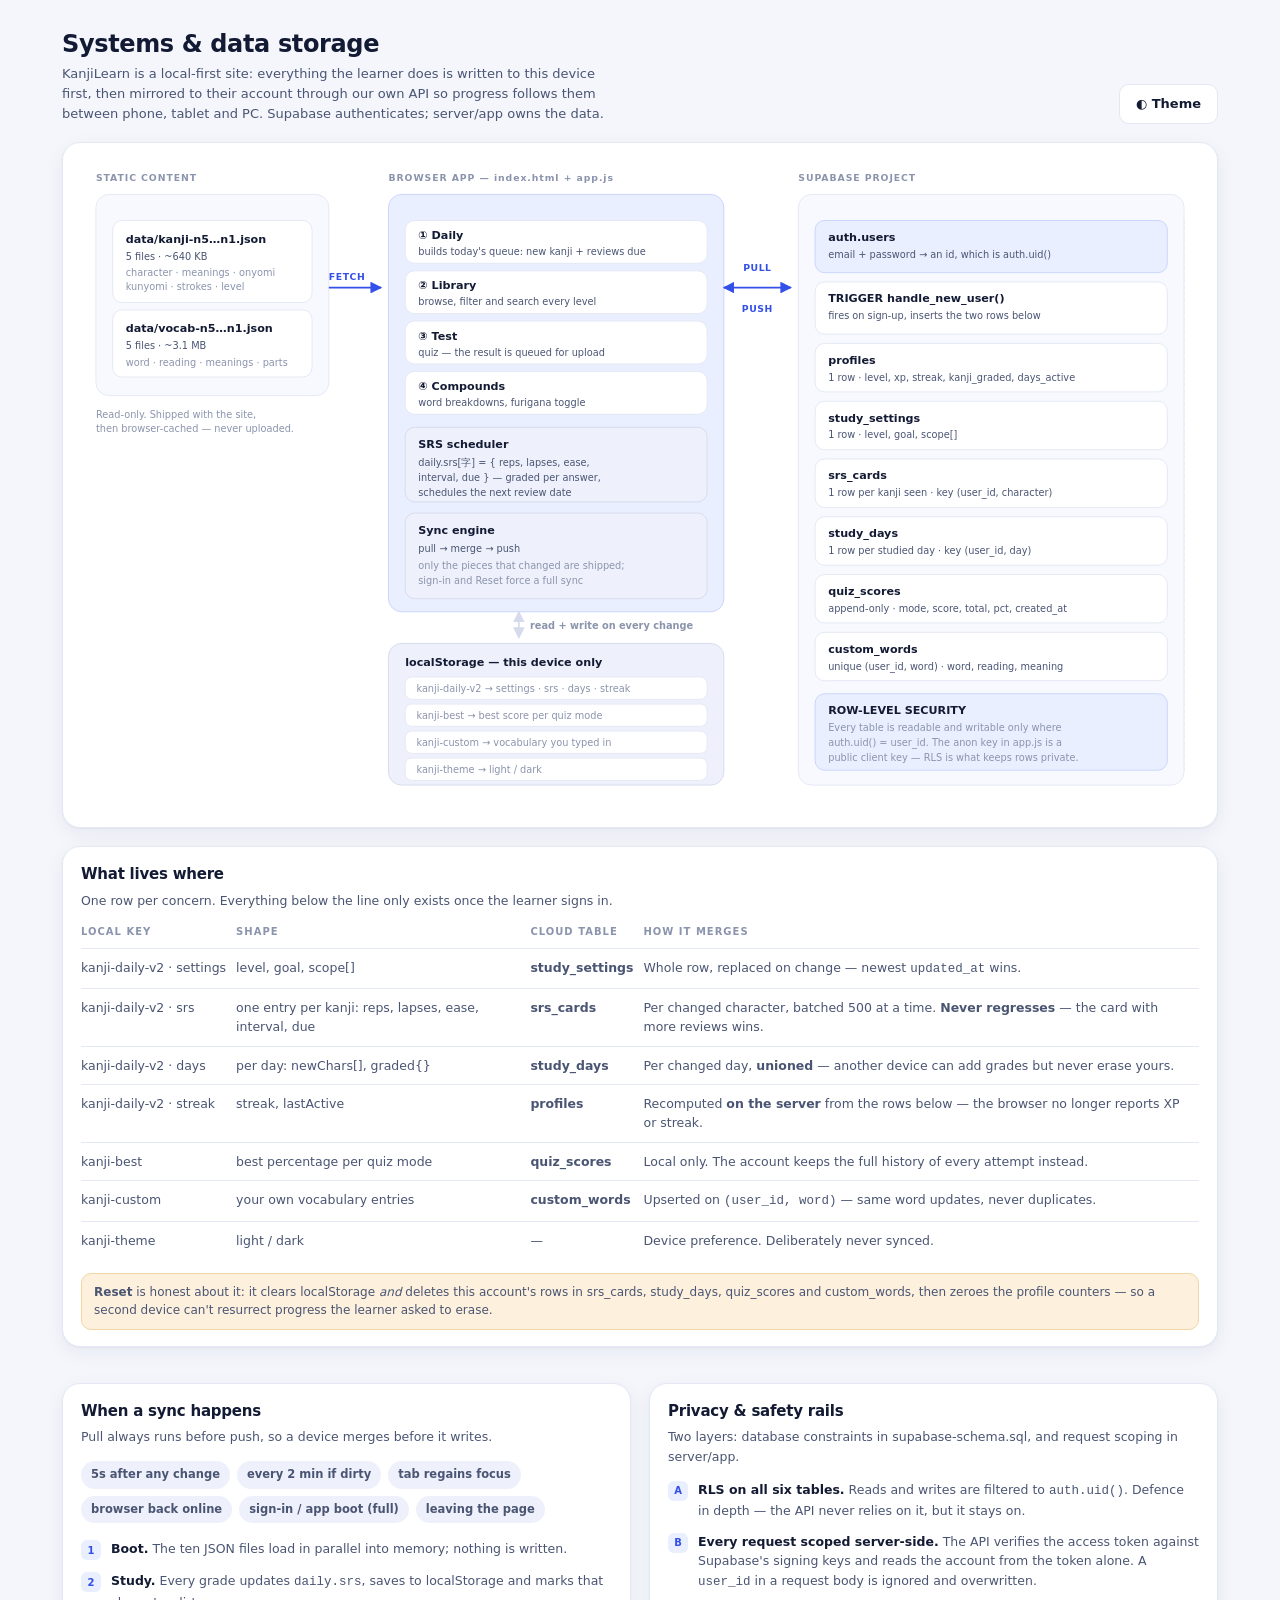
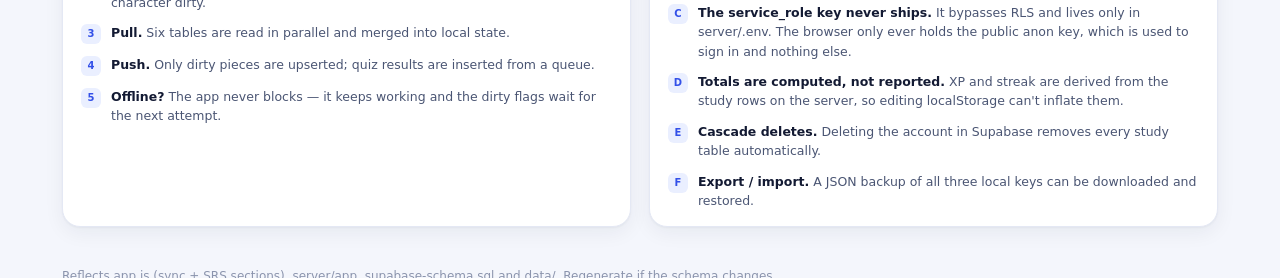
==== commit 423a3150: "Move cloud sync behind our own API server Supabase now only authenticates. A FastAPI backend verifie" ====
--- a/architecture.html
+++ b/architecture.html
@@ -93,9 +93,9 @@
   <div class="arch-top">
     <div>
       <h1>Systems &amp; data storage</h1>
-      <p>KanjiLearn is a local-first static site: no server, no build step. Everything the learner does is
-         written to this device first, then mirrored to their Supabase account so progress follows them
-         between phone, tablet and PC.</p>
+      <p>KanjiLearn is a local-first site: everything the learner does is written to this device first,
+         then mirrored to their account through our own API so progress follows them between phone, tablet
+         and PC. Supabase authenticates; <span class="kbd k">server/app</span> owns the data.</p>
     </div>
     <button class="btn" id="theme" type="button">◐ Theme</button>
   </div>
@@ -278,7 +278,7 @@
           <td><span class="kbd k">kanji-daily-v2</span> · streak</td>
           <td>streak, lastActive</td>
           <td class="tbl-name">profiles</td>
-          <td>Recomputed from scratch on every push; the most recent <code>last_active</code> wins.</td>
+          <td>Recomputed <b>on the server</b> from the rows below — the browser no longer reports XP or streak.</td>
         </tr>
         <tr>
           <td><span class="kbd k">kanji-best</span></td>
@@ -331,18 +331,19 @@
     <!-- ============================ GUARANTEES ============================ -->
     <div class="arch-card">
       <h2>Privacy &amp; safety rails</h2>
-      <p class="sub">Set once in <span class="kbd k">supabase-schema.sql</span>, re-runnable at any time.</p>
+      <p class="sub">Two layers: database constraints in <span class="kbd k">supabase-schema.sql</span>, and request scoping in <span class="kbd k">server/app</span>.</p>
       <ul class="rule-list">
-        <li><span class="n">A</span><span><b>RLS on all six tables.</b> Reads and writes are filtered to <code>auth.uid()</code>, so an account can only ever see its own rows.</span></li>
-        <li><span class="n">B</span><span><b>No server, no tracking.</b> The site is static files on a CDN; there is no backend to leak anything.</span></li>
-        <li><span class="n">C</span><span><b>The anon key is public.</b> It identifies the project only. RLS is the actual lock, which is why the key is safe in the source.</span></li>
-        <li><span class="n">D</span><span><b>Cascade deletes.</b> Deleting the account in Supabase removes every study table automatically.</span></li>
-        <li><span class="n">E</span><span><b>Export / import.</b> A JSON backup of all three local keys can be downloaded and restored.</span></li>
+        <li><span class="n">A</span><span><b>RLS on all six tables.</b> Reads and writes are filtered to <code>auth.uid()</code>. Defence in depth — the API never relies on it, but it stays on.</span></li>
+        <li><span class="n">B</span><span><b>Every request scoped server-side.</b> The API verifies the access token against Supabase's signing keys and reads the account from the token alone. A <code>user_id</code> in a request body is ignored and overwritten.</span></li>
+        <li><span class="n">C</span><span><b>The service_role key never ships.</b> It bypasses RLS and lives only in <span class="kbd k">server/.env</span>. The browser only ever holds the public anon key, which is used to sign in and nothing else.</span></li>
+        <li><span class="n">D</span><span><b>Totals are computed, not reported.</b> XP and streak are derived from the study rows on the server, so editing localStorage can't inflate them.</span></li>
+        <li><span class="n">E</span><span><b>Cascade deletes.</b> Deleting the account in Supabase removes every study table automatically.</span></li>
+        <li><span class="n">F</span><span><b>Export / import.</b> A JSON backup of all three local keys can be downloaded and restored.</span></li>
       </ul>
     </div>
   </div>
 
-  <p class="arch-foot">Reflects <span class="kbd k">app.js</span> (sync + SRS sections), <span class="kbd k">supabase-schema.sql</span> and <span class="kbd k">data/</span>. Regenerate if the schema changes.</p>
+  <p class="arch-foot">Reflects <span class="kbd k">app.js</span> (sync + SRS sections), <span class="kbd k">server/app</span>, <span class="kbd k">supabase-schema.sql</span> and <span class="kbd k">data/</span>. Regenerate if the schema changes.</p>
 </div>
 
 <script>
